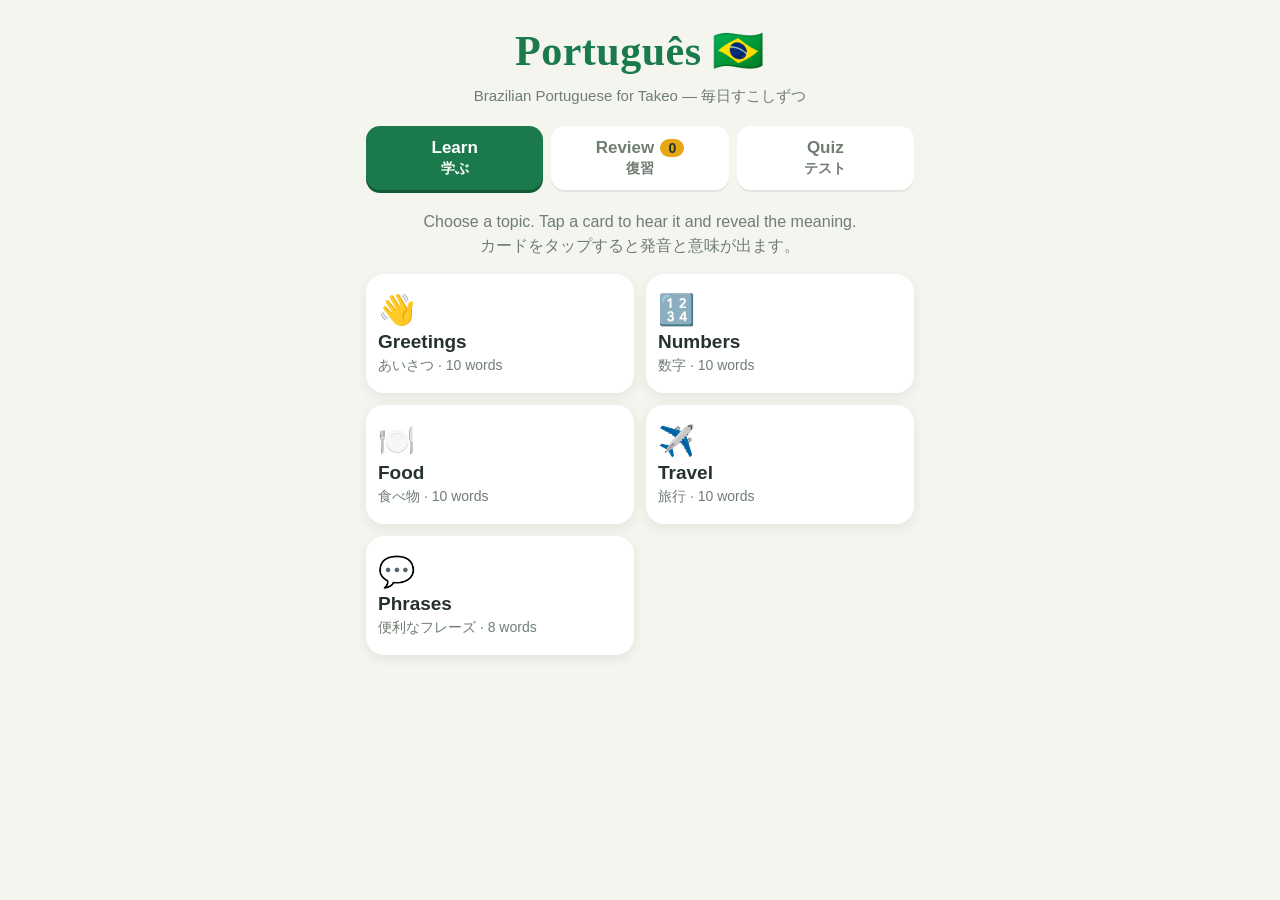
==== portuguese_game/index.html @ 4361331e "Add portuguese_game: Brazilian Portuguese learning app for adults Spaced repetition (Leitner), flash" ====
<!DOCTYPE html>
<html lang="pt-BR">
<head>
<meta charset="UTF-8">
<meta name="viewport" content="width=device-width, initial-scale=1.0">
<title>Português — aprender com Takeo</title>
<style>
  :root {
    --ground: #F3F5EE;
    --card: #FFFFFF;
    --card-back: #FBF8EC;
    --ink: #26332B;
    --muted: #6F7D72;
    --verde: #1B7A4B;
    --verde-deep: #135A37;
    --amarelo: #E5A814;
    --amarelo-deep: #B8860B;
    --wrong: #C4453C;
    --right-bg: #DCEFE3;
    --wrong-bg: #F6DDDB;
    --shadow: rgba(38, 51, 43, 0.14);
    --shadow-soft: rgba(38, 51, 43, 0.08);
  }
  @media (prefers-color-scheme: dark) {
    :root {
      --ground: #14201A;
      --card: #1E2C24;
      --card-back: #24332A;
      --ink: #E8EEE8;
      --muted: #93A398;
      --verde: #3FA76F;
      --verde-deep: #2C7A50;
      --amarelo: #E5B542;
      --amarelo-deep: #C09329;
      --wrong: #E06A61;
      --right-bg: #23483330;
      --right-bg: #234833;
      --wrong-bg: #4A2A27;
      --shadow: rgba(0, 0, 0, 0.4);
      --shadow-soft: rgba(0, 0, 0, 0.25);
    }
  }
  :root[data-theme="light"] {
    --ground: #F3F5EE; --card: #FFFFFF; --card-back: #FBF8EC;
    --ink: #26332B; --muted: #6F7D72;
    --verde: #1B7A4B; --verde-deep: #135A37;
    --amarelo: #E5A814; --amarelo-deep: #B8860B;
    --wrong: #C4453C; --right-bg: #DCEFE3; --wrong-bg: #F6DDDB;
    --shadow: rgba(38, 51, 43, 0.14); --shadow-soft: rgba(38, 51, 43, 0.08);
  }
  :root[data-theme="dark"] {
    --ground: #14201A; --card: #1E2C24; --card-back: #24332A;
    --ink: #E8EEE8; --muted: #93A398;
    --verde: #3FA76F; --verde-deep: #2C7A50;
    --amarelo: #E5B542; --amarelo-deep: #C09329;
    --wrong: #E06A61; --right-bg: #234833; --wrong-bg: #4A2A27;
    --shadow: rgba(0, 0, 0, 0.4); --shadow-soft: rgba(0, 0, 0, 0.25);
  }

  * { margin: 0; padding: 0; box-sizing: border-box; -webkit-tap-highlight-color: transparent; }
  body {
    font-family: "Segoe UI", -apple-system, "Hiragino Sans", "Yu Gothic", sans-serif;
    background: var(--ground); color: var(--ink);
    display: flex; justify-content: center; min-height: 100vh;
    font-size: 18px; line-height: 1.5;
  }
  .app { width: 100%; max-width: 580px; padding: 20px 16px 40px; }
  button { font-family: inherit; color: inherit; cursor: pointer; }
  button:focus-visible { outline: 3px solid var(--amarelo); outline-offset: 2px; }

  /* ---------- Header ---------- */
  header { text-align: center; margin-bottom: 18px; }
  h1 {
    font-family: Georgia, "Times New Roman", serif;
    font-size: clamp(30px, 7vw, 42px); color: var(--verde);
    letter-spacing: 0.5px;
  }
  .tagline { color: var(--muted); font-size: 15px; margin-top: 2px; }

  /* ---------- Tabs ---------- */
  .tabs { display: flex; gap: 8px; margin-bottom: 20px; }
  .tab {
    flex: 1; padding: 12px 4px; border: none; border-radius: 14px;
    background: var(--card); color: var(--muted); font-size: 17px; font-weight: 600;
    box-shadow: 0 2px 0 var(--shadow-soft);
  }
  .tab.active { background: var(--verde); color: #fff; box-shadow: 0 3px 0 var(--verde-deep); }
  .tab .badge {
    display: inline-block; min-width: 24px; padding: 1px 7px; margin-left: 6px;
    border-radius: 12px; background: var(--amarelo); color: #26332B; font-size: 14px;
  }

  /* ---------- Panels ---------- */
  .panel { display: none; }
  .panel.active { display: block; }
  .hint { color: var(--muted); font-size: 16px; text-align: center; margin: 10px 0 16px; }

  /* ---------- Category grid ---------- */
  .cat-grid { display: grid; grid-template-columns: 1fr 1fr; gap: 12px; }
  .cat-btn {
    border: none; border-radius: 18px; padding: 18px 12px; text-align: left;
    background: var(--card); box-shadow: 0 4px 12px var(--shadow-soft);
    display: flex; flex-direction: column; gap: 4px;
  }
  .cat-btn:active { transform: translateY(2px); }
  .cat-btn .icon { font-size: 30px; }
  .cat-btn .name { font-size: 19px; font-weight: 700; }
  .cat-btn .sub { font-size: 14px; color: var(--muted); }
  .cat-btn.all { grid-column: 1 / -1; flex-direction: row; align-items: center; gap: 12px; }

  /* ---------- Flashcard ---------- */
  .study-top {
    display: flex; align-items: center; justify-content: space-between; margin-bottom: 12px;
  }
  .back-btn {
    border: none; background: var(--card); border-radius: 12px; padding: 10px 16px;
    font-size: 16px; box-shadow: 0 2px 0 var(--shadow-soft);
  }
  .progress { color: var(--muted); font-size: 16px; font-variant-numeric: tabular-nums; }
  .flashcard {
    width: 100%; min-height: 300px; border: none; border-radius: 24px;
    background: var(--card); box-shadow: 0 10px 26px var(--shadow);
    display: flex; flex-direction: column; align-items: center; justify-content: center;
    gap: 14px; padding: 28px 20px; text-align: center;
  }
  .flashcard.revealed { background: var(--card-back); }
  .pt-word {
    font-family: Georgia, "Times New Roman", serif;
    font-size: clamp(34px, 8vw, 52px); color: var(--ink); text-wrap: balance;
  }
  .meanings { display: none; flex-direction: column; gap: 6px; }
  .flashcard.revealed .meanings { display: flex; }
  .meaning-en { font-size: 24px; font-weight: 600; }
  .meaning-ja { font-size: 22px; color: var(--muted); }
  .tap-hint { font-size: 15px; color: var(--muted); }
  .flashcard.revealed .tap-hint { display: none; }

  .audio-row { display: flex; gap: 12px; justify-content: center; margin: 14px 0; }
  .audio-btn {
    border: none; border-radius: 14px; padding: 12px 22px; font-size: 18px;
    background: var(--card); box-shadow: 0 3px 0 var(--shadow-soft);
  }
  .grade-row { display: flex; gap: 12px; }
  .grade-btn {
    flex: 1; border: none; border-radius: 16px; padding: 16px 8px;
    font-size: 18px; font-weight: 700; color: #fff;
  }
  .grade-hard { background: var(--wrong); box-shadow: 0 4px 0 #8F2F28; }
  .grade-easy { background: var(--verde); box-shadow: 0 4px 0 var(--verde-deep); }
  .grade-btn small { display: block; font-weight: 400; font-size: 13px; opacity: 0.85; }
  .grade-btn:active { transform: translateY(2px); }

  .done-box { text-align: center; padding: 50px 20px; }
  .done-box .big { font-size: 54px; margin-bottom: 10px; }
  .done-box p { color: var(--muted); margin-top: 6px; }

  /* ---------- Quiz ---------- */
  .quiz-q {
    background: var(--card); border-radius: 20px; padding: 24px 18px; text-align: center;
    box-shadow: 0 6px 18px var(--shadow-soft); margin-bottom: 16px;
  }
  .quiz-q .pt-word { font-size: clamp(26px, 6vw, 38px); }
  .quiz-q .ask { color: var(--muted); font-size: 15px; margin-bottom: 6px; }
  .options { display: flex; flex-direction: column; gap: 10px; }
  .option {
    border: none; border-radius: 14px; padding: 16px 14px; font-size: 19px;
    background: var(--card); box-shadow: 0 3px 0 var(--shadow-soft); text-align: left;
  }
  .option .ja-small { color: var(--muted); font-size: 15px; margin-left: 8px; }
  .option.right { background: var(--right-bg); }
  .option.wrongpick { background: var(--wrong-bg); }
  .quiz-score { text-align: center; color: var(--muted); margin-top: 14px; font-variant-numeric: tabular-nums; }

  @media (prefers-reduced-motion: reduce) {
    * { transition: none !important; animation: none !important; }
  }
</style>
</head>
<body>
<div class="app">
  <header>
    <h1>Português 🇧🇷</h1>
    <div class="tagline">Brazilian Portuguese for Takeo — 毎日すこしずつ</div>
  </header>

  <div class="tabs">
    <button class="tab active" data-tab="learn">Learn<br><small>学ぶ</small></button>
    <button class="tab" data-tab="review">Review<span class="badge" id="due-badge">0</span><br><small>復習</small></button>
    <button class="tab" data-tab="quiz">Quiz<br><small>テスト</small></button>
  </div>

  <!-- LEARN: pick category -->
  <div class="panel active" id="panel-learn">
    <p class="hint">Choose a topic. Tap a card to hear it and reveal the meaning.<br>カードをタップすると発音と意味が出ます。</p>
    <div class="cat-grid" id="learn-cats"></div>
  </div>

  <!-- REVIEW -->
  <div class="panel" id="panel-review"></div>

  <!-- QUIZ: pick category -->
  <div class="panel" id="panel-quiz">
    <p class="hint">10 questions. Wrong answers come back in Review.<br>間違えた単語は復習に戻ります。</p>
    <div class="cat-grid" id="quiz-cats"></div>
  </div>

  <!-- STUDY (flashcards) -->
  <div class="panel" id="panel-study">
    <div class="study-top">
      <button class="back-btn" id="study-back">← Back</button>
      <div class="progress" id="study-progress"></div>
    </div>
    <button class="flashcard" id="flashcard">
      <div class="pt-word" id="fc-pt"></div>
      <div class="meanings">
        <div class="meaning-en" id="fc-en"></div>
        <div class="meaning-ja" id="fc-ja"></div>
      </div>
      <div class="tap-hint">tap to reveal ▾</div>
    </button>
    <div class="audio-row">
      <button class="audio-btn" id="fc-say">🔊 Ouvir</button>
      <button class="audio-btn" id="fc-slow">🐢 Devagar (slow)</button>
    </div>
    <div class="grade-row">
      <button class="grade-btn grade-hard" id="grade-hard">むずかしい<small>Hard — see it again soon</small></button>
      <button class="grade-btn grade-easy" id="grade-easy">おぼえた！<small>Easy — wait longer</small></button>
    </div>
  </div>

  <!-- QUIZ PLAY -->
  <div class="panel" id="panel-quizplay">
    <div class="study-top">
      <button class="back-btn" id="quiz-back">← Back</button>
      <div class="progress" id="quiz-progress"></div>
    </div>
    <div class="quiz-q">
      <div class="ask" id="q-ask"></div>
      <div class="pt-word" id="q-word"></div>
    </div>
    <div class="options" id="q-options"></div>
    <div class="quiz-score" id="q-score"></div>
  </div>
</div>

<script>
// Words are loaded from the portuguese_words table in Supabase (see schema.sql).
// The list below is the fallback when the database is unreachable.
const SUPABASE_URL = 'https://pujgfojebzyetxypwytg.supabase.co';
const SUPABASE_KEY = 'eyJhbGciOiJIUzI1NiIsInR5cCI6IkpXVCJ9.eyJpc3MiOiJzdXBhYmFzZSIsInJlZiI6InB1amdmb2plYnp5ZXR4eXB3eXRnIiwicm9sZSI6ImFub24iLCJpYXQiOjE3NzUzNDcwOTcsImV4cCI6MjA5MDkyMzA5N30.VaDkMTOy7R6Cbip9hMh1ZmoBtDoAUZckylJCmYD4k4k';

const CATS = [
  { key: "cumprimentos", icon: "👋", name: "Greetings", sub: "あいさつ" },
  { key: "numeros",      icon: "🔢", name: "Numbers",   sub: "数字" },
  { key: "comida",       icon: "🍽️", name: "Food",      sub: "食べ物" },
  { key: "viagem",       icon: "✈️", name: "Travel",    sub: "旅行" },
  { key: "frases",       icon: "💬", name: "Phrases",   sub: "便利なフレーズ" },
];

let WORDS = {
  cumprimentos: [
    { pt: "Oi",            en: "Hi",                 ja: "やあ" },
    { pt: "Bom dia",       en: "Good morning",       ja: "おはよう" },
    { pt: "Boa tarde",     en: "Good afternoon",     ja: "こんにちは" },
    { pt: "Boa noite",     en: "Good evening / night", ja: "こんばんは" },
    { pt: "Tudo bem?",     en: "How are you?",       ja: "元気ですか？" },
    { pt: "Obrigado",      en: "Thank you",          ja: "ありがとう" },
    { pt: "Por favor",     en: "Please",             ja: "お願いします" },
    { pt: "Desculpa",      en: "Sorry",              ja: "ごめんなさい" },
    { pt: "Tchau",         en: "Bye",                ja: "じゃあね" },
    { pt: "Prazer em conhecer", en: "Nice to meet you", ja: "はじめまして" },
  ],
  numeros: [
    { pt: "um",     en: "one",   ja: "一" },
    { pt: "dois",   en: "two",   ja: "二" },
    { pt: "três",   en: "three", ja: "三" },
    { pt: "quatro", en: "four",  ja: "四" },
    { pt: "cinco",  en: "five",  ja: "五" },
    { pt: "seis",   en: "six",   ja: "六" },
    { pt: "sete",   en: "seven", ja: "七" },
    { pt: "oito",   en: "eight", ja: "八" },
    { pt: "nove",   en: "nine",  ja: "九" },
    { pt: "dez",    en: "ten",   ja: "十" },
  ],
  comida: [
    { pt: "água",    en: "water",   ja: "水" },
    { pt: "café",    en: "coffee",  ja: "コーヒー" },
    { pt: "pão",     en: "bread",   ja: "パン" },
    { pt: "arroz",   en: "rice",    ja: "ご飯" },
    { pt: "feijão",  en: "beans",   ja: "豆" },
    { pt: "carne",   en: "meat",    ja: "肉" },
    { pt: "frango",  en: "chicken", ja: "鶏肉" },
    { pt: "peixe",   en: "fish",    ja: "魚" },
    { pt: "fruta",   en: "fruit",   ja: "果物" },
    { pt: "cerveja", en: "beer",    ja: "ビール" },
  ],
  viagem: [
    { pt: "aeroporto",     en: "airport",      ja: "空港" },
    { pt: "hotel",         en: "hotel",        ja: "ホテル" },
    { pt: "banheiro",      en: "bathroom",     ja: "トイレ" },
    { pt: "ônibus",        en: "bus",          ja: "バス" },
    { pt: "táxi",          en: "taxi",         ja: "タクシー" },
    { pt: "praia",         en: "beach",        ja: "ビーチ" },
    { pt: "dinheiro",      en: "money",        ja: "お金" },
    { pt: "Quanto custa?", en: "How much is it?", ja: "いくらですか？" },
    { pt: "Onde fica o banheiro?", en: "Where is the bathroom?", ja: "トイレはどこですか？" },
    { pt: "ajuda",         en: "help",         ja: "助け" },
  ],
  frases: [
    { pt: "Eu não entendo",     en: "I don't understand",      ja: "わかりません" },
    { pt: "Fala inglês?",       en: "Do you speak English?",   ja: "英語を話せますか？" },
    { pt: "Meu nome é Takeo",   en: "My name is Takeo",        ja: "私の名前はタケオです" },
    { pt: "Pode repetir?",      en: "Can you repeat?",         ja: "もう一度お願いします" },
    { pt: "Eu sou do Japão",    en: "I am from Japan",         ja: "日本から来ました" },
    { pt: "Quero isso",         en: "I want this",             ja: "これがほしいです" },
    { pt: "A conta, por favor", en: "The check, please",       ja: "お会計お願いします" },
    { pt: "Está bom",           en: "It's good / OK",          ja: "いいですね" },
  ],
};

async function loadWordsFromDb() {
  try {
    const res = await fetch(
      SUPABASE_URL + "/rest/v1/portuguese_words?select=category,pt,en,ja&order=category,sort_order",
      { headers: { apikey: SUPABASE_KEY, Authorization: "Bearer " + SUPABASE_KEY } }
    );
    if (!res.ok) return;
    const rows = await res.json();
    const byCat = {};
    for (const r of rows) {
      if (!r.category || !r.pt) continue;
      (byCat[r.category] = byCat[r.category] || []).push({ pt: r.pt, en: r.en || "", ja: r.ja || "" });
    }
    for (const c of Object.keys(byCat)) {
      if (WORDS[c] && byCat[c].length >= 4) WORDS[c] = byCat[c];
    }
    renderCatGrids();
    updateDueBadge();
  } catch (e) { /* offline — keep built-in words */ }
}
loadWordsFromDb();

// ---------- speech (pt-BR) ----------
let ptVoice = null;
function pickVoice() {
  const voices = speechSynthesis.getVoices();
  ptVoice = voices.find(v => v.lang.replace("_", "-").toLowerCase() === "pt-br")
         || voices.find(v => v.lang.toLowerCase().startsWith("pt"))
         || null;
}
if ("speechSynthesis" in window) {
  pickVoice();
  speechSynthesis.onvoiceschanged = pickVoice;
}
let speechUnlocked = false;
function unlockSpeech() {
  if (speechUnlocked || !("speechSynthesis" in window)) return;
  speechUnlocked = true;
  const u = new SpeechSynthesisUtterance(" ");
  u.volume = 0;
  speechSynthesis.speak(u);
}
document.addEventListener("pointerdown", unlockSpeech, { once: true, capture: true });
document.addEventListener("touchstart", unlockSpeech, { once: true, capture: true });

function speak(text, rate) {
  if (!("speechSynthesis" in window)) return;
  speechSynthesis.cancel();
  if (!ptVoice) pickVoice();
  const u = new SpeechSynthesisUtterance(text);
  u.lang = "pt-BR";
  if (ptVoice) u.voice = ptVoice;
  u.rate = rate || 0.85;
  setTimeout(() => { speechSynthesis.resume(); speechSynthesis.speak(u); }, 80);
}

// ---------- spaced repetition (Leitner boxes, saved on this device) ----------
const DAY = 86400000;
const INTERVALS = [0, 1, 3, 7, 14, 30]; // days until next review, by box
function loadSrs() {
  try { return JSON.parse(localStorage.getItem("pt_srs") || "{}"); }
  catch (e) { return {}; }
}
function saveSrs(s) { localStorage.setItem("pt_srs", JSON.stringify(s)); }
function grade(word, ok) {
  const s = loadSrs();
  const rec = s[word.pt] || { b: 0 };
  rec.b = ok ? Math.min(rec.b + 1, INTERVALS.length - 1) : 0;
  rec.d = Date.now() + INTERVALS[rec.b] * DAY;
  s[word.pt] = rec;
  saveSrs(s);
  updateDueBadge();
}
function allWords() {
  return Object.values(WORDS).flat();
}
function dueWords() {
  const s = loadSrs();
  const now = Date.now();
  // due = studied before and its wait time has passed
  return allWords().filter(w => s[w.pt] && s[w.pt].d <= now);
}
function updateDueBadge() {
  document.getElementById("due-badge").textContent = dueWords().length;
}

// ---------- tabs & panels ----------
function showPanel(id) {
  document.querySelectorAll(".panel").forEach(p => p.classList.remove("active"));
  document.getElementById(id).classList.add("active");
}
document.querySelectorAll(".tab").forEach(t => t.addEventListener("click", () => {
  document.querySelectorAll(".tab").forEach(x => x.classList.remove("active"));
  t.classList.add("active");
  speechSynthesis.cancel();
  const tab = t.dataset.tab;
  if (tab === "learn") showPanel("panel-learn");
  if (tab === "quiz") showPanel("panel-quiz");
  if (tab === "review") startReview();
}));

// ---------- category grids ----------
function catButton(cat, count, onclick) {
  const b = document.createElement("button");
  b.className = "cat-btn";
  b.innerHTML = '<span class="icon">' + cat.icon + '</span><span class="name">' + cat.name +
                '</span><span class="sub">' + cat.sub + " · " + count + " words</span>";
  b.addEventListener("click", onclick);
  return b;
}
function renderCatGrids() {
  const learn = document.getElementById("learn-cats");
  const quiz = document.getElementById("quiz-cats");
  learn.innerHTML = ""; quiz.innerHTML = "";
  for (const cat of CATS) {
    const n = (WORDS[cat.key] || []).length;
    learn.appendChild(catButton(cat, n, () => startLearn(cat.key)));
    quiz.appendChild(catButton(cat, n, () => startQuiz(WORDS[cat.key])));
  }
  const all = document.createElement("button");
  all.className = "cat-btn all";
  all.innerHTML = '<span class="icon">🇧🇷</span><span><span class="name">Everything mixed</span> <span class="sub">全部ミックス · ' + allWords().length + ' words</span></span>';
  all.addEventListener("click", () => startQuiz(allWords()));
  quiz.appendChild(all);
}

// ---------- flashcard study (Learn & Review share this) ----------
let studyQueue = [];
let studyIndex = 0;
let studyReturnTab = "learn";

function startLearn(catKey) {
  studyQueue = WORDS[catKey].slice();
  studyIndex = 0;
  studyReturnTab = "learn";
  showPanel("panel-study");
  renderStudyCard();
}
function startReview() {
  const due = shuffle(dueWords());
  if (due.length === 0) {
    document.getElementById("panel-review").innerHTML =
      '<div class="done-box"><div class="big">🎉</div><b>Nothing to review right now!</b>' +
      '<p>今日の復習は終わりです。Learn で新しい単語をどうぞ。<br>Words come back here when it is time to remember them again.</p></div>';
    showPanel("panel-review");
    return;
  }
  studyQueue = due;
  studyIndex = 0;
  studyReturnTab = "review";
  showPanel("panel-study");
  renderStudyCard();
}
function renderStudyCard() {
  if (studyIndex >= studyQueue.length) {
    const isReview = studyReturnTab === "review";
    document.getElementById("panel-review").innerHTML =
      '<div class="done-box"><div class="big">👏</div><b>' +
      (isReview ? "Review finished — muito bem!" : "Topic finished — parabéns!") +
      '</b><p>' + studyQueue.length + ' cards done. おつかれさまでした！</p></div>';
    showPanel("panel-review");
    updateDueBadge();
    return;
  }
  const w = studyQueue[studyIndex];
  document.getElementById("fc-pt").textContent = w.pt;
  document.getElementById("fc-en").textContent = w.en;
  document.getElementById("fc-ja").textContent = w.ja;
  document.getElementById("flashcard").classList.remove("revealed");
  document.getElementById("study-progress").textContent = (studyIndex + 1) + " / " + studyQueue.length;
  speak(w.pt);
}
document.getElementById("flashcard").addEventListener("click", () => {
  const card = document.getElementById("flashcard");
  const w = studyQueue[studyIndex];
  if (!card.classList.contains("revealed")) {
    card.classList.add("revealed");
  }
  speak(w.pt);
});
document.getElementById("fc-say").addEventListener("click", () => speak(studyQueue[studyIndex].pt));
document.getElementById("fc-slow").addEventListener("click", () => speak(studyQueue[studyIndex].pt, 0.55));
document.getElementById("grade-hard").addEventListener("click", () => {
  grade(studyQueue[studyIndex], false);
  studyIndex++;
  renderStudyCard();
});
document.getElementById("grade-easy").addEventListener("click", () => {
  grade(studyQueue[studyIndex], true);
  studyIndex++;
  renderStudyCard();
});
document.getElementById("study-back").addEventListener("click", () => {
  speechSynthesis.cancel();
  showPanel(studyReturnTab === "review" ? "panel-review" : "panel-learn");
  if (studyReturnTab === "review") startReview();
});

// ---------- quiz ----------
let quizPool = [], quizQs = [], quizIndex = 0, quizRight = 0, quizLocked = false;

function shuffle(arr) {
  const a = arr.slice();
  for (let i = a.length - 1; i > 0; i--) {
    const j = Math.floor(Math.random() * (i + 1));
    [a[i], a[j]] = [a[j], a[i]];
  }
  return a;
}
function startQuiz(pool) {
  quizPool = pool.slice();
  quizQs = shuffle(quizPool).slice(0, 10);
  quizIndex = 0; quizRight = 0;
  showPanel("panel-quizplay");
  renderQuizQ();
}
function renderQuizQ() {
  if (quizIndex >= quizQs.length) {
    const pct = Math.round(100 * quizRight / quizQs.length);
    const cheer = pct === 100 ? "Perfeito! 💯" : pct >= 70 ? "Muito bem! 👏" : "Bom começo — keep going! 💪";
    document.getElementById("panel-review").innerHTML =
      '<div class="done-box"><div class="big">' + (pct >= 70 ? "🌟" : "📚") + '</div><b>' +
      quizRight + " / " + quizQs.length + " correct — " + cheer +
      '</b><p>間違えた単語は Review に入りました。</p></div>';
    showPanel("panel-review");
    updateDueBadge();
    return;
  }
  quizLocked = false;
  const w = quizQs[quizIndex];
  const toPt = Math.random() < 0.5; // half the time: meaning -> Portuguese
  const others = shuffle(quizPool.filter(x => x.pt !== w.pt)).slice(0, 3);
  const options = shuffle([w, ...others]);

  document.getElementById("quiz-progress").textContent = (quizIndex + 1) + " / " + quizQs.length;
  document.getElementById("q-score").textContent = "Score: " + quizRight;
  const ask = document.getElementById("q-ask");
  const word = document.getElementById("q-word");
  const box = document.getElementById("q-options");
  box.innerHTML = "";

  if (toPt) {
    ask.textContent = "Which is Portuguese for … どれがポルトガル語？";
    word.textContent = w.en + "（" + w.ja + "）";
    options.forEach(o => {
      const b = document.createElement("button");
      b.className = "option";
      b.textContent = o.pt;
      b.addEventListener("click", () => answer(b, o, w));
      box.appendChild(b);
    });
  } else {
    ask.textContent = "What does it mean? 意味は？";
    word.textContent = w.pt;
    speak(w.pt);
    options.forEach(o => {
      const b = document.createElement("button");
      b.className = "option";
      b.innerHTML = o.en + '<span class="ja-small">' + o.ja + "</span>";
      b.addEventListener("click", () => answer(b, o, w));
      box.appendChild(b);
    });
  }
}
function answer(btn, picked, correct) {
  if (quizLocked) return;
  quizLocked = true;
  const ok = picked.pt === correct.pt;
  if (ok) { quizRight++; btn.classList.add("right"); }
  else {
    btn.classList.add("wrongpick");
    document.querySelectorAll("#q-options .option").forEach(b => {
      if (b.textContent.startsWith(correct.pt) || b.innerHTML.startsWith(correct.en)) b.classList.add("right");
    });
  }
  grade(correct, ok);
  speak(correct.pt);
  quizIndex++;
  setTimeout(renderQuizQ, ok ? 1300 : 2400);
}
document.getElementById("quiz-back").addEventListener("click", () => {
  speechSynthesis.cancel();
  showPanel("panel-quiz");
});

// ---------- init ----------
renderCatGrids();
updateDueBadge();
</script>
</body>
</html>
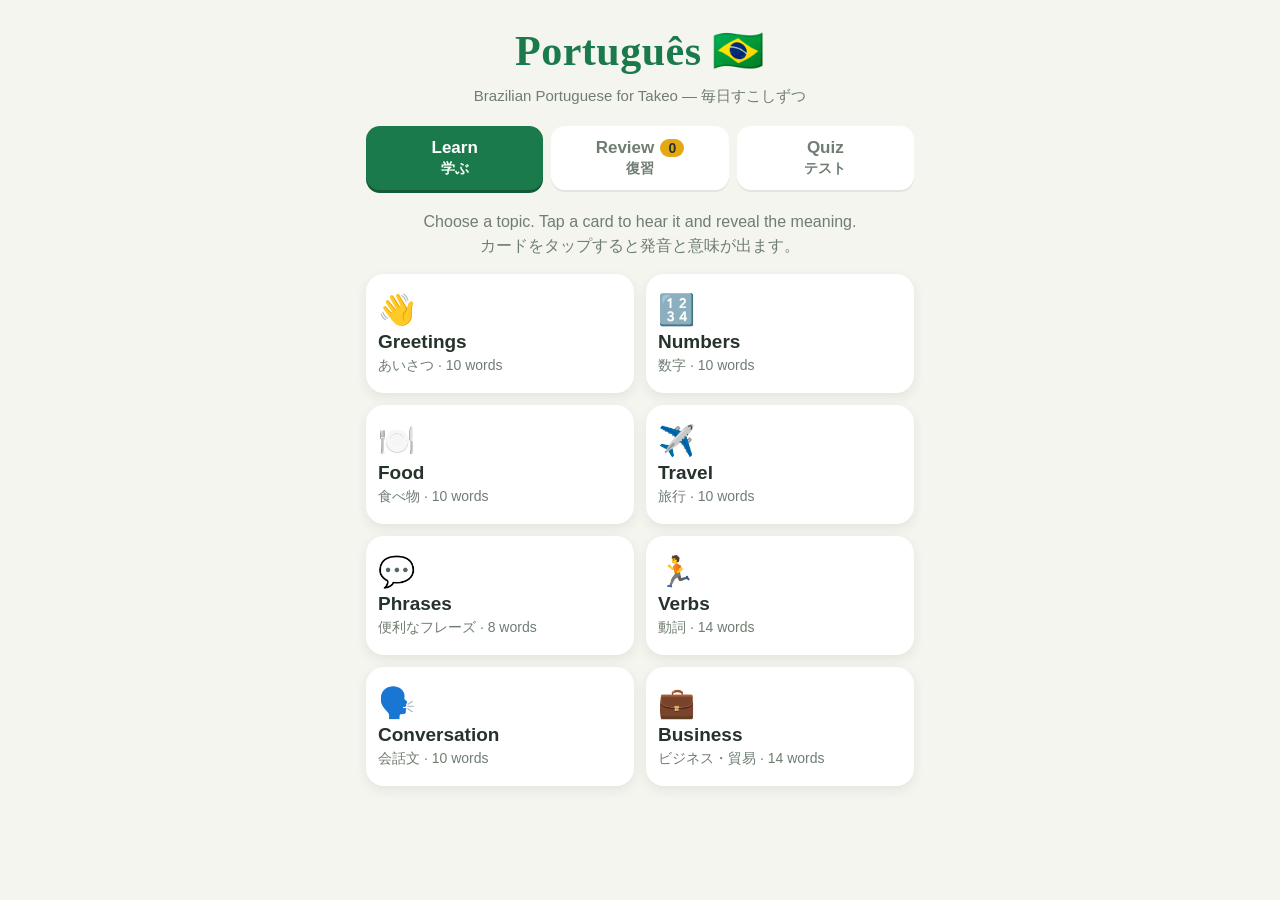
==== commit 1cfd9219: "Add advanced Portuguese categories: verbs, conversation, business 38 new items across verbos (core v" ====
--- a/portuguese_game/index.html
+++ b/portuguese_game/index.html
@@ -255,6 +255,9 @@
   { key: "comida",       icon: "🍽️", name: "Food",      sub: "食べ物" },
   { key: "viagem",       icon: "✈️", name: "Travel",    sub: "旅行" },
   { key: "frases",       icon: "💬", name: "Phrases",   sub: "便利なフレーズ" },
+  { key: "verbos",       icon: "🏃", name: "Verbs",     sub: "動詞" },
+  { key: "conversa",     icon: "🗣️", name: "Conversation", sub: "会話文" },
+  { key: "negocios",     icon: "💼", name: "Business",  sub: "ビジネス・貿易" },
 ];
 
 let WORDS = {
@@ -315,6 +318,50 @@
     { pt: "Quero isso",         en: "I want this",             ja: "これがほしいです" },
     { pt: "A conta, por favor", en: "The check, please",       ja: "お会計お願いします" },
     { pt: "Está bom",           en: "It's good / OK",          ja: "いいですね" },
+  ],
+  verbos: [
+    { pt: "ser",       en: "to be (permanent)", ja: "〜である（永続的）" },
+    { pt: "estar",     en: "to be (right now)", ja: "〜である（一時的）" },
+    { pt: "ter",       en: "to have",           ja: "持つ" },
+    { pt: "fazer",     en: "to do / to make",   ja: "する・作る" },
+    { pt: "ir",        en: "to go",             ja: "行く" },
+    { pt: "querer",    en: "to want",           ja: "ほしい・〜したい" },
+    { pt: "poder",     en: "can / may",         ja: "できる" },
+    { pt: "falar",     en: "to speak",          ja: "話す" },
+    { pt: "comer",     en: "to eat",            ja: "食べる" },
+    { pt: "beber",     en: "to drink",          ja: "飲む" },
+    { pt: "comprar",   en: "to buy",            ja: "買う" },
+    { pt: "vender",    en: "to sell",           ja: "売る" },
+    { pt: "trabalhar", en: "to work",           ja: "働く" },
+    { pt: "entender",  en: "to understand",     ja: "理解する" },
+  ],
+  conversa: [
+    { pt: "Onde você mora?",              en: "Where do you live?",            ja: "どこに住んでいますか？" },
+    { pt: "Eu moro no Japão",             en: "I live in Japan",               ja: "日本に住んでいます" },
+    { pt: "O que você recomenda?",        en: "What do you recommend?",        ja: "おすすめは何ですか？" },
+    { pt: "Pode falar mais devagar?",     en: "Can you speak more slowly?",    ja: "もっとゆっくり話してもらえますか？" },
+    { pt: "Estou aprendendo português",   en: "I am learning Portuguese",      ja: "ポルトガル語を勉強しています" },
+    { pt: "Que horas são?",               en: "What time is it?",              ja: "いま何時ですか？" },
+    { pt: "Hoje está muito quente",       en: "Today is very hot",             ja: "今日はとても暑いです" },
+    { pt: "Vai chover amanhã?",           en: "Will it rain tomorrow?",        ja: "明日は雨が降りますか？" },
+    { pt: "Quanto tempo demora?",         en: "How long does it take?",        ja: "どのくらい時間がかかりますか？" },
+    { pt: "Foi um prazer falar com você", en: "It was a pleasure talking with you", ja: "お話しできてうれしかったです" },
+  ],
+  negocios: [
+    { pt: "empresa",          en: "company",           ja: "会社" },
+    { pt: "reunião",          en: "meeting",           ja: "会議" },
+    { pt: "contrato",         en: "contract",          ja: "契約" },
+    { pt: "preço",            en: "price",             ja: "価格" },
+    { pt: "imposto",          en: "tax",               ja: "税金" },
+    { pt: "alfândega",        en: "customs",           ja: "税関" },
+    { pt: "exportação",       en: "export",            ja: "輸出" },
+    { pt: "importação",       en: "import",            ja: "輸入" },
+    { pt: "frete",            en: "freight / shipping cost", ja: "運賃・送料" },
+    { pt: "fatura",           en: "invoice",           ja: "請求書" },
+    { pt: "prazo de entrega", en: "delivery deadline", ja: "納期" },
+    { pt: "fornecedor",       en: "supplier",          ja: "仕入先" },
+    { pt: "cliente",          en: "customer",          ja: "顧客" },
+    { pt: "Vamos fechar o negócio", en: "Let's close the deal", ja: "取引をまとめましょう" },
   ],
 };
 
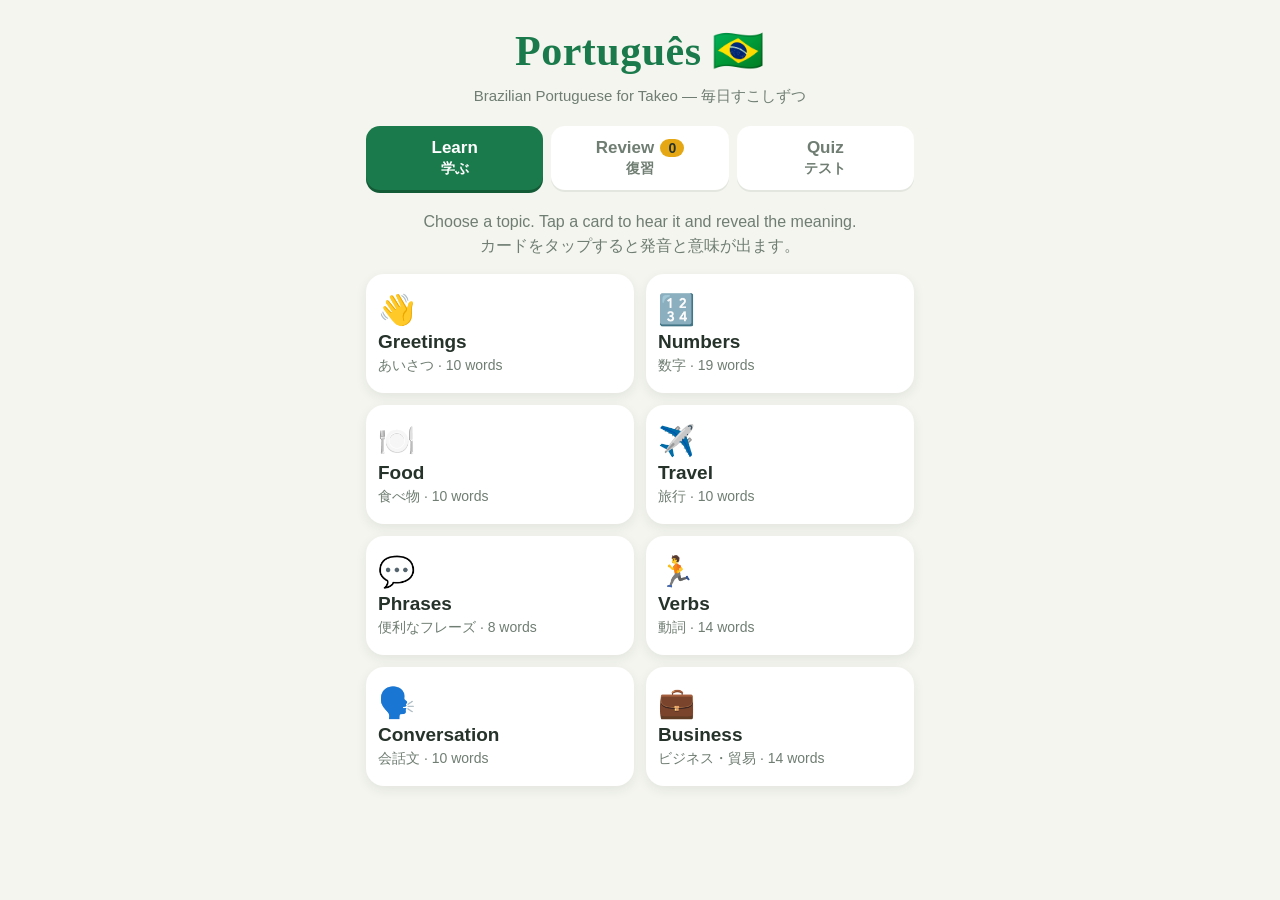
==== commit 584eaafa: "Rework greetings and numbers; add word-by-word breakdown notes Greetings: phrase-level only (kept Pr" ====
--- a/portuguese_game/index.html
+++ b/portuguese_game/index.html
@@ -132,6 +132,11 @@
   .flashcard.revealed .meanings { display: flex; }
   .meaning-en { font-size: 24px; font-weight: 600; }
   .meaning-ja { font-size: 22px; color: var(--muted); }
+  .meaning-note {
+    font-size: 16px; color: var(--muted); line-height: 1.6;
+    margin-top: 10px; padding-top: 10px;
+    border-top: 1px dashed var(--muted); max-width: 46ch;
+  }
   .tap-hint { font-size: 15px; color: var(--muted); }
   .flashcard.revealed .tap-hint { display: none; }
 
@@ -215,6 +220,7 @@
       <div class="meanings">
         <div class="meaning-en" id="fc-en"></div>
         <div class="meaning-ja" id="fc-ja"></div>
+        <div class="meaning-note" id="fc-note"></div>
       </div>
       <div class="tap-hint">tap to reveal ▾</div>
     </button>
@@ -262,28 +268,47 @@
 
 let WORDS = {
   cumprimentos: [
-    { pt: "Oi",            en: "Hi",                 ja: "やあ" },
-    { pt: "Bom dia",       en: "Good morning",       ja: "おはよう" },
-    { pt: "Boa tarde",     en: "Good afternoon",     ja: "こんにちは" },
-    { pt: "Boa noite",     en: "Good evening / night", ja: "こんばんは" },
-    { pt: "Tudo bem?",     en: "How are you?",       ja: "元気ですか？" },
-    { pt: "Obrigado",      en: "Thank you",          ja: "ありがとう" },
-    { pt: "Por favor",     en: "Please",             ja: "お願いします" },
-    { pt: "Desculpa",      en: "Sorry",              ja: "ごめんなさい" },
-    { pt: "Tchau",         en: "Bye",                ja: "じゃあね" },
-    { pt: "Prazer em conhecer", en: "Nice to meet you", ja: "はじめまして" },
+    { pt: "Prazer em conhecer", en: "Nice to meet you", ja: "はじめまして",
+      note: "prazer = pleasure（喜び） / em = in / conhecer = to know（知る） → “pleasure in knowing you”" },
+    { pt: "Como você está?", en: "How are you?", ja: "お元気ですか？",
+      note: "como = how / você = you / está = are（estar の活用）" },
+    { pt: "Como vai?", en: "How's it going?", ja: "調子はどうですか？",
+      note: "como = how / vai = goes（ir の活用） → “how goes it?”" },
+    { pt: "Há quanto tempo!", en: "Long time no see!", ja: "お久しぶりです！",
+      note: "há = it has been / quanto = how much / tempo = time（時間） → “it's been so much time!”" },
+    { pt: "Seja bem-vindo", en: "Welcome", ja: "ようこそ",
+      note: "seja = be（ser の命令形） / bem = well（よく） / vindo = come（来た） → “be well-come”" },
+    { pt: "Até logo", en: "See you soon", ja: "また後でね",
+      note: "até = until（〜まで） / logo = soon（すぐ）" },
+    { pt: "Até amanhã", en: "See you tomorrow", ja: "また明日",
+      note: "até = until（〜まで） / amanhã = tomorrow（明日）" },
+    { pt: "Bom fim de semana", en: "Have a good weekend", ja: "よい週末を",
+      note: "bom = good / fim = end（終わり） / de = of / semana = week（週） → “good end of week”" },
+    { pt: "Faz tempo que não te vejo", en: "I haven't seen you in a while", ja: "しばらく会っていませんでしたね",
+      note: "faz tempo = it's been a while / que = that / não te vejo = I don't see you（te = あなたを, vejo = 見る）" },
+    { pt: "Cuide-se", en: "Take care", ja: "気をつけてね・お大事に",
+      note: "cuidar = to take care（世話する） + se = yourself（自分を）" },
   ],
   numeros: [
-    { pt: "um",     en: "one",   ja: "一" },
-    { pt: "dois",   en: "two",   ja: "二" },
-    { pt: "três",   en: "three", ja: "三" },
-    { pt: "quatro", en: "four",  ja: "四" },
-    { pt: "cinco",  en: "five",  ja: "五" },
-    { pt: "seis",   en: "six",   ja: "六" },
-    { pt: "sete",   en: "seven", ja: "七" },
-    { pt: "oito",   en: "eight", ja: "八" },
-    { pt: "nove",   en: "nine",  ja: "九" },
-    { pt: "dez",    en: "ten",   ja: "十" },
+    { pt: "onze",      en: "eleven (11)",    ja: "十一" },
+    { pt: "doze",      en: "twelve (12)",    ja: "十二" },
+    { pt: "treze",     en: "thirteen (13)",  ja: "十三" },
+    { pt: "catorze",   en: "fourteen (14)",  ja: "十四" },
+    { pt: "quinze",    en: "fifteen (15)",   ja: "十五" },
+    { pt: "dezesseis", en: "sixteen (16)",   ja: "十六", note: "dez (10) + e (と) + seis (6)" },
+    { pt: "dezessete", en: "seventeen (17)", ja: "十七", note: "dez (10) + e (と) + sete (7)" },
+    { pt: "dezoito",   en: "eighteen (18)",  ja: "十八", note: "dez (10) + oito (8)" },
+    { pt: "dezenove",  en: "nineteen (19)",  ja: "十九", note: "dez (10) + nove (9)" },
+    { pt: "vinte",     en: "twenty (20)",    ja: "二十" },
+    { pt: "trinta",    en: "thirty (30)",    ja: "三十" },
+    { pt: "quarenta",  en: "forty (40)",     ja: "四十", note: "quatro (4) が語源" },
+    { pt: "cinquenta", en: "fifty (50)",     ja: "五十", note: "cinco (5) が語源" },
+    { pt: "sessenta",  en: "sixty (60)",     ja: "六十", note: "seis (6) が語源" },
+    { pt: "setenta",   en: "seventy (70)",   ja: "七十", note: "sete (7) が語源" },
+    { pt: "oitenta",   en: "eighty (80)",    ja: "八十", note: "oito (8) が語源" },
+    { pt: "noventa",   en: "ninety (90)",    ja: "九十", note: "nove (9) が語源" },
+    { pt: "cem",       en: "one hundred (100)", ja: "百" },
+    { pt: "mil",       en: "one thousand (1000)", ja: "千" },
   ],
   comida: [
     { pt: "água",    en: "water",   ja: "水" },
@@ -368,7 +393,7 @@
 async function loadWordsFromDb() {
   try {
     const res = await fetch(
-      SUPABASE_URL + "/rest/v1/portuguese_words?select=category,pt,en,ja&order=category,sort_order",
+      SUPABASE_URL + "/rest/v1/portuguese_words?select=category,pt,en,ja,note&order=category,sort_order",
       { headers: { apikey: SUPABASE_KEY, Authorization: "Bearer " + SUPABASE_KEY } }
     );
     if (!res.ok) return;
@@ -376,7 +401,7 @@
     const byCat = {};
     for (const r of rows) {
       if (!r.category || !r.pt) continue;
-      (byCat[r.category] = byCat[r.category] || []).push({ pt: r.pt, en: r.en || "", ja: r.ja || "" });
+      (byCat[r.category] = byCat[r.category] || []).push({ pt: r.pt, en: r.en || "", ja: r.ja || "", note: r.note || "" });
     }
     for (const c of Object.keys(byCat)) {
       if (WORDS[c] && byCat[c].length >= 4) WORDS[c] = byCat[c];
@@ -533,6 +558,9 @@
   document.getElementById("fc-pt").textContent = w.pt;
   document.getElementById("fc-en").textContent = w.en;
   document.getElementById("fc-ja").textContent = w.ja;
+  const noteEl = document.getElementById("fc-note");
+  noteEl.textContent = w.note || "";
+  noteEl.style.display = w.note ? "" : "none";
   document.getElementById("flashcard").classList.remove("revealed");
   document.getElementById("study-progress").textContent = (studyIndex + 1) + " / " + studyQueue.length;
   speak(w.pt);
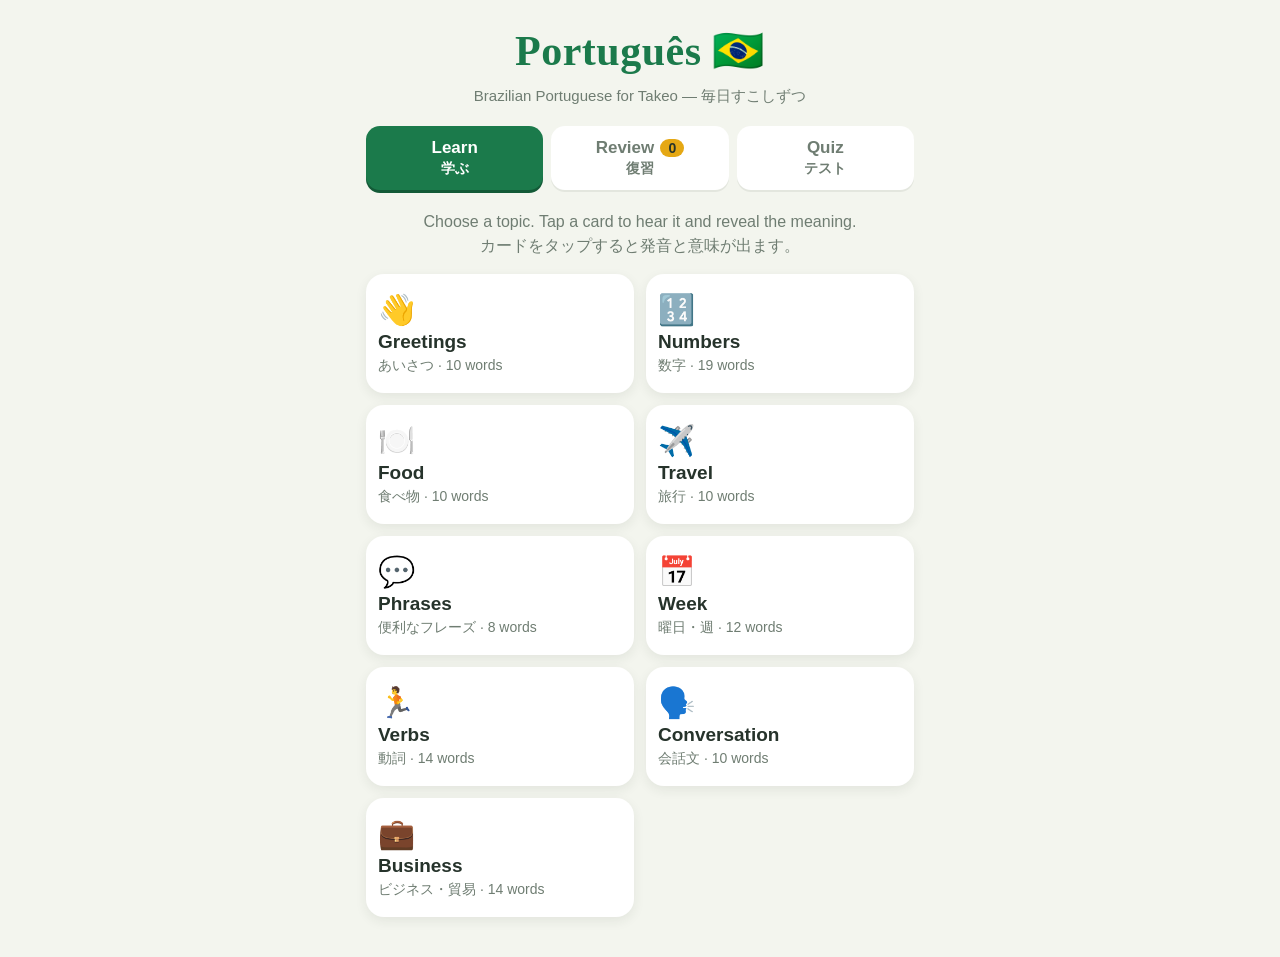
==== commit aaea56e5: "Add semana category: days of the week and related time words 12 items with etymology notes explainin" ====
--- a/portuguese_game/index.html
+++ b/portuguese_game/index.html
@@ -261,6 +261,7 @@
   { key: "comida",       icon: "🍽️", name: "Food",      sub: "食べ物" },
   { key: "viagem",       icon: "✈️", name: "Travel",    sub: "旅行" },
   { key: "frases",       icon: "💬", name: "Phrases",   sub: "便利なフレーズ" },
+  { key: "semana",       icon: "📅", name: "Week",      sub: "曜日・週" },
   { key: "verbos",       icon: "🏃", name: "Verbs",     sub: "動詞" },
   { key: "conversa",     icon: "🗣️", name: "Conversation", sub: "会話文" },
   { key: "negocios",     icon: "💼", name: "Business",  sub: "ビジネス・貿易" },
@@ -330,19 +331,51 @@
     { pt: "táxi",          en: "taxi",         ja: "タクシー" },
     { pt: "praia",         en: "beach",        ja: "ビーチ" },
     { pt: "dinheiro",      en: "money",        ja: "お金" },
-    { pt: "Quanto custa?", en: "How much is it?", ja: "いくらですか？" },
-    { pt: "Onde fica o banheiro?", en: "Where is the bathroom?", ja: "トイレはどこですか？" },
+    { pt: "Quanto custa?", en: "How much is it?", ja: "いくらですか？",
+      note: "quanto = how much（どのくらい） / custa = costs（custar の活用）" },
+    { pt: "Onde fica o banheiro?", en: "Where is the bathroom?", ja: "トイレはどこですか？",
+      note: "onde = where（どこ） / fica = is located（ficar の活用） / o banheiro = the bathroom（トイレ）" },
     { pt: "ajuda",         en: "help",         ja: "助け" },
   ],
   frases: [
-    { pt: "Eu não entendo",     en: "I don't understand",      ja: "わかりません" },
-    { pt: "Fala inglês?",       en: "Do you speak English?",   ja: "英語を話せますか？" },
-    { pt: "Meu nome é Takeo",   en: "My name is Takeo",        ja: "私の名前はタケオです" },
-    { pt: "Pode repetir?",      en: "Can you repeat?",         ja: "もう一度お願いします" },
-    { pt: "Eu sou do Japão",    en: "I am from Japan",         ja: "日本から来ました" },
-    { pt: "Quero isso",         en: "I want this",             ja: "これがほしいです" },
-    { pt: "A conta, por favor", en: "The check, please",       ja: "お会計お願いします" },
-    { pt: "Está bom",           en: "It's good / OK",          ja: "いいですね" },
+    { pt: "Eu não entendo",     en: "I don't understand",      ja: "わかりません",
+      note: "eu = I（私） / não = not / entendo = understand（entender の活用）" },
+    { pt: "Fala inglês?",       en: "Do you speak English?",   ja: "英語を話せますか？",
+      note: "fala = speak（falar の活用） / inglês = English（英語）" },
+    { pt: "Meu nome é Takeo",   en: "My name is Takeo",        ja: "私の名前はタケオです",
+      note: "meu = my（私の） / nome = name（名前） / é = is（ser の活用）" },
+    { pt: "Pode repetir?",      en: "Can you repeat?",         ja: "もう一度お願いします",
+      note: "pode = can（poder の活用） / repetir = to repeat（繰り返す）" },
+    { pt: "Eu sou do Japão",    en: "I am from Japan",         ja: "日本から来ました",
+      note: "eu sou = I am（ser） / do = from the（de + o） / Japão = Japan（日本）" },
+    { pt: "Quero isso",         en: "I want this",             ja: "これがほしいです",
+      note: "quero = I want（querer の活用） / isso = this（これ）" },
+    { pt: "A conta, por favor", en: "The check, please",       ja: "お会計お願いします",
+      note: "a conta = the bill（勘定） / por favor = please（お願いします）" },
+    { pt: "Está bom",           en: "It's good / OK",          ja: "いいですね",
+      note: "está = is（estar の活用） / bom = good（良い）" },
+  ],
+  semana: [
+    { pt: "a semana",       en: "week",      ja: "週" },
+    { pt: "segunda-feira",  en: "Monday",    ja: "月曜日",
+      note: "segunda = second（第二の） + feira = market day（市の日） → “2nd day”（日曜日から数えて）" },
+    { pt: "terça-feira",    en: "Tuesday",   ja: "火曜日",
+      note: "terça = third（第三の） + feira → “3rd day”" },
+    { pt: "quarta-feira",   en: "Wednesday", ja: "水曜日",
+      note: "quarta = fourth（第四の） + feira → “4th day”（quatro = 4 と同じ語源）" },
+    { pt: "quinta-feira",   en: "Thursday",  ja: "木曜日",
+      note: "quinta = fifth（第五の） + feira → “5th day”（cinco = 5 と同じ語源）" },
+    { pt: "sexta-feira",    en: "Friday",    ja: "金曜日",
+      note: "sexta = sixth（第六の） + feira → “6th day”（seis = 6 と同じ語源）" },
+    { pt: "sábado",         en: "Saturday",  ja: "土曜日",
+      note: "安息日（Sabbath）が語源 — 数字ではない" },
+    { pt: "domingo",        en: "Sunday",    ja: "日曜日",
+      note: "ラテン語 dies Dominicus（主の日）が語源 — 数字ではない" },
+    { pt: "o fim de semana", en: "weekend",  ja: "週末",
+      note: "fim = end（終わり） / de = of / semana = week（週）" },
+    { pt: "hoje",           en: "today",     ja: "今日" },
+    { pt: "amanhã",         en: "tomorrow",  ja: "明日" },
+    { pt: "ontem",          en: "yesterday", ja: "昨日" },
   ],
   verbos: [
     { pt: "ser",       en: "to be (permanent)", ja: "〜である（永続的）" },
@@ -361,16 +394,26 @@
     { pt: "entender",  en: "to understand",     ja: "理解する" },
   ],
   conversa: [
-    { pt: "Onde você mora?",              en: "Where do you live?",            ja: "どこに住んでいますか？" },
-    { pt: "Eu moro no Japão",             en: "I live in Japan",               ja: "日本に住んでいます" },
-    { pt: "O que você recomenda?",        en: "What do you recommend?",        ja: "おすすめは何ですか？" },
-    { pt: "Pode falar mais devagar?",     en: "Can you speak more slowly?",    ja: "もっとゆっくり話してもらえますか？" },
-    { pt: "Estou aprendendo português",   en: "I am learning Portuguese",      ja: "ポルトガル語を勉強しています" },
-    { pt: "Que horas são?",               en: "What time is it?",              ja: "いま何時ですか？" },
-    { pt: "Hoje está muito quente",       en: "Today is very hot",             ja: "今日はとても暑いです" },
-    { pt: "Vai chover amanhã?",           en: "Will it rain tomorrow?",        ja: "明日は雨が降りますか？" },
-    { pt: "Quanto tempo demora?",         en: "How long does it take?",        ja: "どのくらい時間がかかりますか？" },
-    { pt: "Foi um prazer falar com você", en: "It was a pleasure talking with you", ja: "お話しできてうれしかったです" },
+    { pt: "Onde você mora?",              en: "Where do you live?",            ja: "どこに住んでいますか？",
+      note: "onde = where（どこ） / você = you / mora = live（morar の活用）" },
+    { pt: "Eu moro no Japão",             en: "I live in Japan",               ja: "日本に住んでいます",
+      note: "eu = I / moro = live（morar の活用） / no = in the（em + o） / Japão = Japan（日本）" },
+    { pt: "O que você recomenda?",        en: "What do you recommend?",        ja: "おすすめは何ですか？",
+      note: "o que = what（何） / você = you / recomenda = recommend（recomendar の活用）" },
+    { pt: "Pode falar mais devagar?",     en: "Can you speak more slowly?",    ja: "もっとゆっくり話してもらえますか？",
+      note: "pode = can（poder） / falar = to speak（話す） / mais = more（もっと） / devagar = slowly（ゆっくり）" },
+    { pt: "Estou aprendendo português",   en: "I am learning Portuguese",      ja: "ポルトガル語を勉強しています",
+      note: "estou = I am（estar） / aprendendo = learning（aprender の進行形） / português = Portuguese" },
+    { pt: "Que horas são?",               en: "What time is it?",              ja: "いま何時ですか？",
+      note: "que = what（何） / horas = hours（時） / são = are（ser の活用） → “what hours are they?”" },
+    { pt: "Hoje está muito quente",       en: "Today is very hot",             ja: "今日はとても暑いです",
+      note: "hoje = today（今日） / está = is（estar） / muito = very（とても） / quente = hot（暑い）" },
+    { pt: "Vai chover amanhã?",           en: "Will it rain tomorrow?",        ja: "明日は雨が降りますか？",
+      note: "vai = will / is going to（ir） / chover = to rain（雨が降る） / amanhã = tomorrow（明日）" },
+    { pt: "Quanto tempo demora?",         en: "How long does it take?",        ja: "どのくらい時間がかかりますか？",
+      note: "quanto = how much（どのくらい） / tempo = time（時間） / demora = takes（demorar の活用）" },
+    { pt: "Foi um prazer falar com você", en: "It was a pleasure talking with you", ja: "お話しできてうれしかったです",
+      note: "foi = was（ser の過去形） / um prazer = a pleasure（喜び） / falar = to talk / com você = with you（あなたと）" },
   ],
   negocios: [
     { pt: "empresa",          en: "company",           ja: "会社" },
@@ -383,10 +426,12 @@
     { pt: "importação",       en: "import",            ja: "輸入" },
     { pt: "frete",            en: "freight / shipping cost", ja: "運賃・送料" },
     { pt: "fatura",           en: "invoice",           ja: "請求書" },
-    { pt: "prazo de entrega", en: "delivery deadline", ja: "納期" },
+    { pt: "prazo de entrega", en: "delivery deadline", ja: "納期",
+      note: "prazo = deadline / time limit（期限） / de = of（〜の） / entrega = delivery（納品・配達, entregar = to deliver） → “deadline of delivery”" },
     { pt: "fornecedor",       en: "supplier",          ja: "仕入先" },
     { pt: "cliente",          en: "customer",          ja: "顧客" },
-    { pt: "Vamos fechar o negócio", en: "Let's close the deal", ja: "取引をまとめましょう" },
+    { pt: "Vamos fechar o negócio", en: "Let's close the deal", ja: "取引をまとめましょう",
+      note: "vamos = let's（ir の活用） / fechar = to close（閉める） / o negócio = the deal（取引）" },
   ],
 };
 
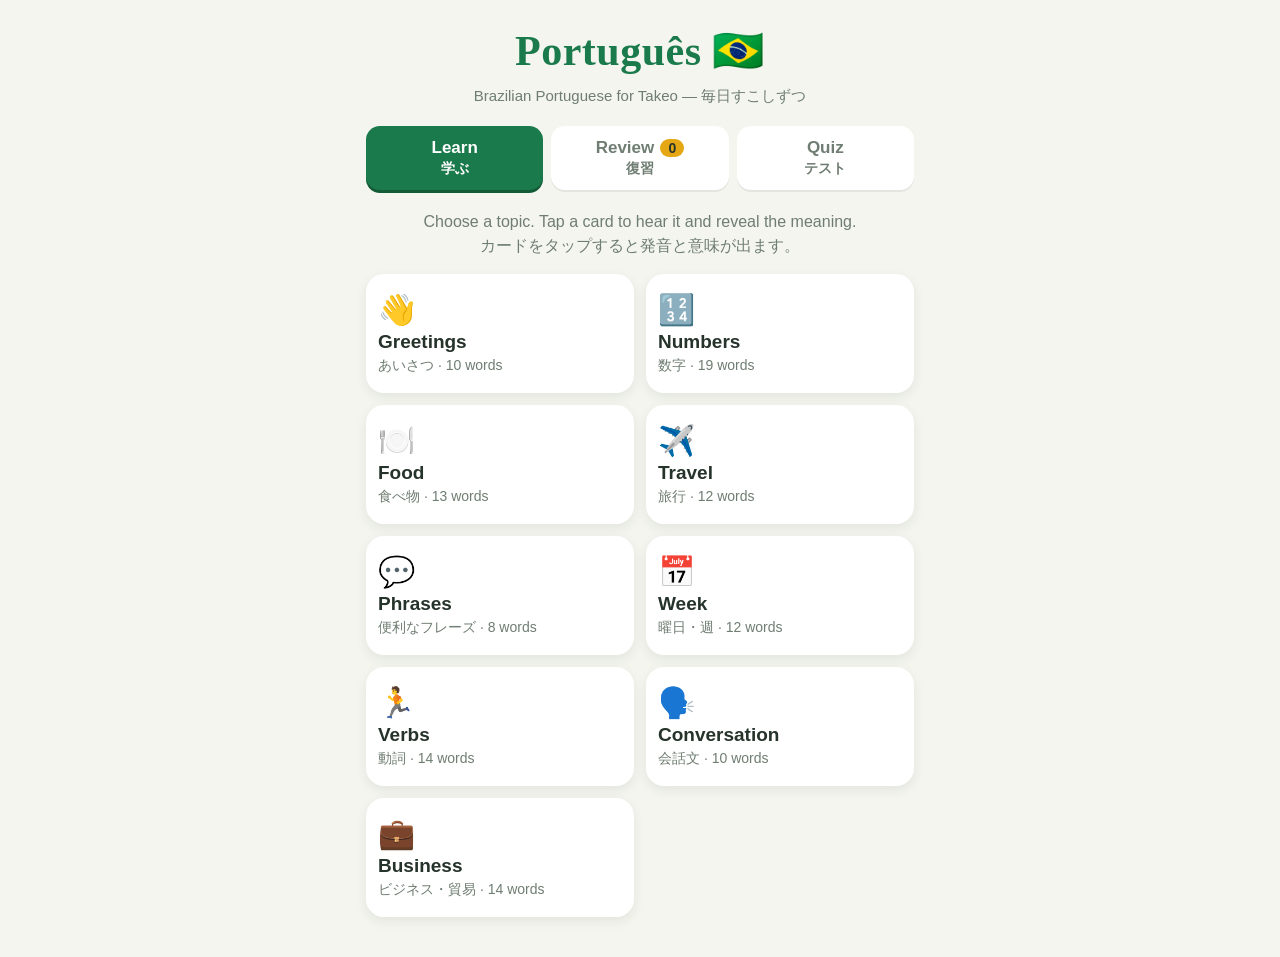
==== commit 20a08c1d: "Replace Food and Travel vocabulary with harder practical sets Food: meals, Brazilian dishes, and res" ====
--- a/portuguese_game/index.html
+++ b/portuguese_game/index.html
@@ -312,30 +312,47 @@
     { pt: "mil",       en: "one thousand (1000)", ja: "千" },
   ],
   comida: [
-    { pt: "água",    en: "water",   ja: "水" },
-    { pt: "café",    en: "coffee",  ja: "コーヒー" },
-    { pt: "pão",     en: "bread",   ja: "パン" },
-    { pt: "arroz",   en: "rice",    ja: "ご飯" },
-    { pt: "feijão",  en: "beans",   ja: "豆" },
-    { pt: "carne",   en: "meat",    ja: "肉" },
-    { pt: "frango",  en: "chicken", ja: "鶏肉" },
-    { pt: "peixe",   en: "fish",    ja: "魚" },
-    { pt: "fruta",   en: "fruit",   ja: "果物" },
-    { pt: "cerveja", en: "beer",    ja: "ビール" },
+    { pt: "o café da manhã", en: "breakfast", ja: "朝食",
+      note: "café = coffee（コーヒー） / da manhã = of the morning（朝の, de + a） → “morning coffee”" },
+    { pt: "o almoço",   en: "lunch",  ja: "昼食" },
+    { pt: "o jantar",   en: "dinner", ja: "夕食" },
+    { pt: "o churrasco", en: "Brazilian barbecue", ja: "シュラスコ（ブラジル式焼肉）" },
+    { pt: "a feijoada", en: "feijoada (black bean & meat stew)", ja: "フェイジョアーダ（豆と肉の煮込み）",
+      note: "feijão = beans（豆）が語源 — ブラジルの国民食" },
+    { pt: "o suco de laranja", en: "orange juice", ja: "オレンジジュース",
+      note: "suco = juice（ジュース） / de = of / laranja = orange（オレンジ）" },
+    { pt: "a sobremesa", en: "dessert", ja: "デザート",
+      note: "sobre = over（〜の上に） / mesa = table（テーブル） → “after the meal, on the table”" },
+    { pt: "o legume",   en: "vegetable", ja: "野菜" },
+    { pt: "o queijo",   en: "cheese",    ja: "チーズ" },
+    { pt: "o açúcar",   en: "sugar",     ja: "砂糖" },
+    { pt: "o sal",      en: "salt",      ja: "塩" },
+    { pt: "Está delicioso!", en: "It's delicious!", ja: "おいしいです！",
+      note: "está = is（estar） / delicioso = delicious（おいしい）" },
+    { pt: "Estou com fome", en: "I'm hungry", ja: "お腹がすきました",
+      note: "estou = I am（estar） / com = with（〜と共に） / fome = hunger（空腹） → “I am with hunger”" },
   ],
   viagem: [
-    { pt: "aeroporto",     en: "airport",      ja: "空港" },
-    { pt: "hotel",         en: "hotel",        ja: "ホテル" },
-    { pt: "banheiro",      en: "bathroom",     ja: "トイレ" },
-    { pt: "ônibus",        en: "bus",          ja: "バス" },
-    { pt: "táxi",          en: "taxi",         ja: "タクシー" },
-    { pt: "praia",         en: "beach",        ja: "ビーチ" },
-    { pt: "dinheiro",      en: "money",        ja: "お金" },
-    { pt: "Quanto custa?", en: "How much is it?", ja: "いくらですか？",
-      note: "quanto = how much（どのくらい） / custa = costs（custar の活用）" },
-    { pt: "Onde fica o banheiro?", en: "Where is the bathroom?", ja: "トイレはどこですか？",
-      note: "onde = where（どこ） / fica = is located（ficar の活用） / o banheiro = the bathroom（トイレ）" },
-    { pt: "ajuda",         en: "help",         ja: "助け" },
+    { pt: "a praia",      en: "beach",    ja: "ビーチ" },
+    { pt: "a passagem",   en: "ticket (plane / bus)", ja: "航空券・乗車券",
+      note: "passar = to pass（通る）が語源 → “a passing”" },
+    { pt: "o voo",        en: "flight",   ja: "フライト（便）",
+      note: "voar = to fly（飛ぶ）が語源" },
+    { pt: "a mala",       en: "suitcase", ja: "スーツケース" },
+    { pt: "o passaporte", en: "passport", ja: "パスポート" },
+    { pt: "a reserva",    en: "reservation", ja: "予約",
+      note: "reservar = to reserve（予約する）が語源" },
+    { pt: "o câmbio",     en: "currency exchange", ja: "両替・為替" },
+    { pt: "a diária",     en: "daily rate (hotel)", ja: "宿泊料金（1泊分）",
+      note: "dia = day（日）が語源 → “per-day charge”" },
+    { pt: "Que horas sai o ônibus?", en: "What time does the bus leave?", ja: "バスは何時に出ますか？",
+      note: "que horas = what time（何時） / sai = leaves（sair の活用） / o ônibus = the bus" },
+    { pt: "Pode me levar ao hotel?", en: "Can you take me to the hotel?", ja: "ホテルまで連れて行ってもらえますか？",
+      note: "pode = can（poder） / me levar = take me（私を連れて行く） / ao = to the（a + o） / hotel" },
+    { pt: "É longe daqui?", en: "Is it far from here?", ja: "ここから遠いですか？",
+      note: "é = is（ser） / longe = far（遠い） / daqui = from here（de + aqui, ここから）" },
+    { pt: "Estou perdido", en: "I am lost", ja: "道に迷いました",
+      note: "estou = I am（estar） / perdido = lost（perder = to lose の過去分詞）" },
   ],
   frases: [
     { pt: "Eu não entendo",     en: "I don't understand",      ja: "わかりません",
